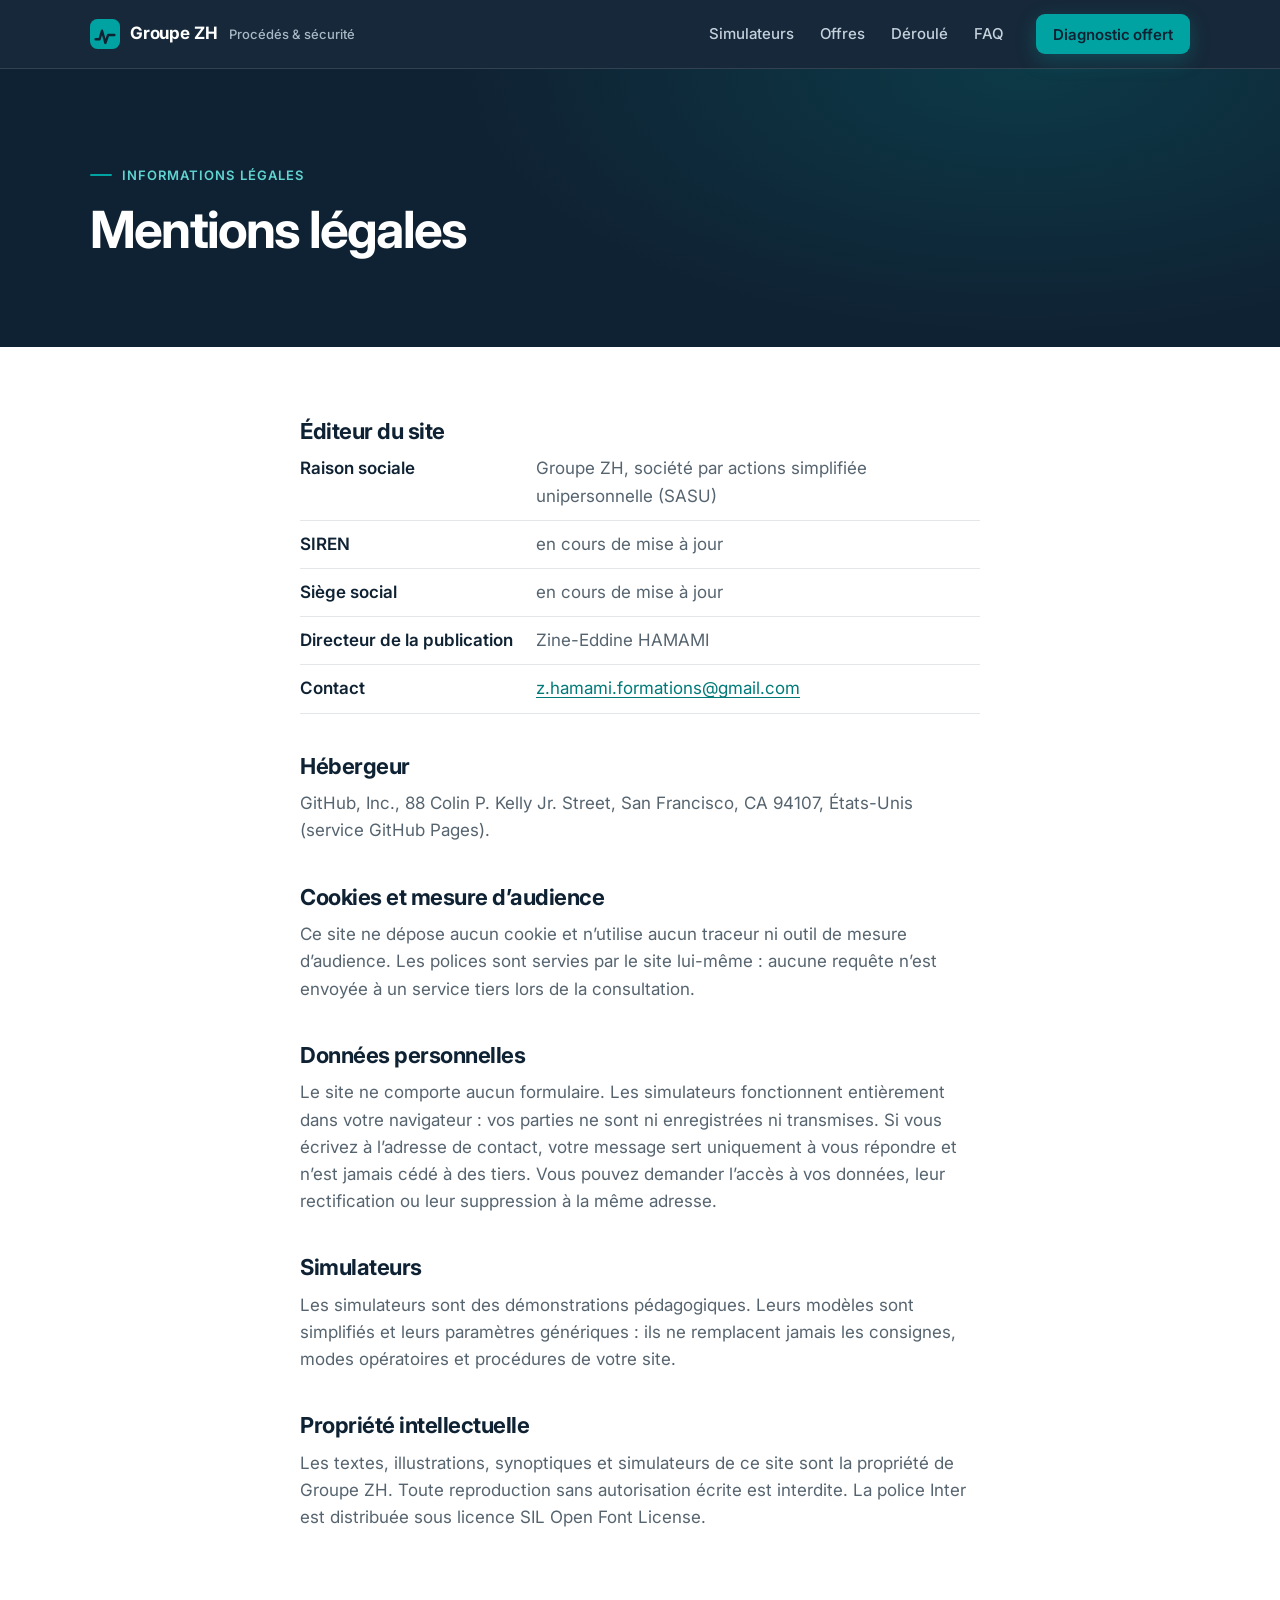
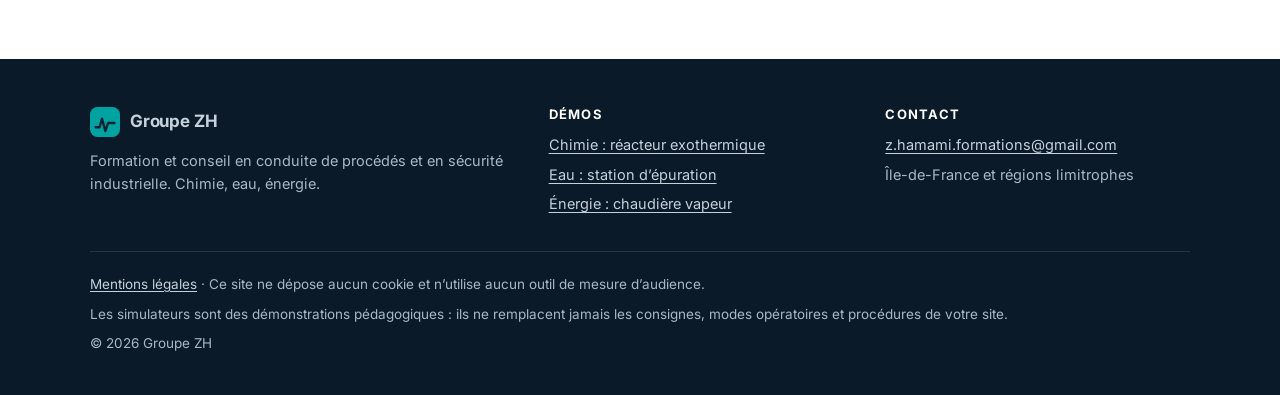
==== mentions-legales.html @ 595cc2f6 "Mise à jour du site 13/10/2026 14:14" ====
<!doctype html>
<html lang="fr">
<head>
<meta charset="utf-8">
<meta name="viewport" content="width=device-width, initial-scale=1">
<title>Mentions légales · Groupe ZH</title>
<meta name="description" content="Mentions légales du site Groupe ZH : éditeur, directeur de la publication, hébergeur, données personnelles et cookies.">
<meta name="theme-color" content="#0f2233">
<link rel="canonical" href="https://zineddinehamami-byte.github.io/groupe-zh/mentions-legales.html">
<link rel="icon" href="assets/favicon.svg" type="image/svg+xml">
<link rel="stylesheet" href="assets/site.css">
</head>
<body>
<a class="skip" href="#contenu">Aller au contenu</a>

<header class="site-header">
  <div class="wrap">
    <a class="brand" href="index.html" data-keep-src aria-label="Groupe ZH, accueil">
      <svg viewBox="0 0 32 32" aria-hidden="true"><rect width="32" height="32" rx="8" fill="#00a3a1"/><path d="M6 21.5h4.2l2.6-9 3.6 13 3-8.5h6.6" fill="none" stroke="#0f2233" stroke-width="2.6" stroke-linecap="round" stroke-linejoin="round"/></svg>
      Groupe ZH <small>Procédés &amp; sécurité</small>
    </a>
    <nav class="nav" aria-label="Navigation principale">
      <a href="simulateurs.html" data-keep-src>Simulateurs</a>
      <a href="index.html#offres" data-keep-src>Offres</a>
      <a href="index.html#deroule" data-keep-src>Déroulé</a>
      <a href="index.html#faq" data-keep-src>FAQ</a>
    </nav>
    <a class="btn btn-primary btn-sm" href="mailto:z.hamami.formations@gmail.com?subject=Diagnostic%20offert" data-mailto>Diagnostic offert</a>
  </div>
</header>

<main id="contenu">
<section class="page-hero" aria-labelledby="titre">
  <div class="wrap">
    <p class="eyebrow">Informations légales</p>
    <h1 id="titre">Mentions légales</h1>
  </div>
</section>

<section class="section tight">
  <div class="wrap prose">
    <h2>Éditeur du site</h2>
    <dl>
      <div><dt>Raison sociale</dt><dd>Groupe ZH, société par actions simplifiée unipersonnelle (SASU)</dd></div>
      <div><dt>SIREN</dt><dd>en cours de mise à jour</dd></div>
      <div><dt>Siège social</dt><dd>en cours de mise à jour</dd></div>
      <div><dt>Directeur de la publication</dt><dd>Zine-Eddine HAMAMI</dd></div>
      <div><dt>Contact</dt><dd><a href="mailto:z.hamami.formations@gmail.com">z.hamami.formations@gmail.com</a></dd></div>
    </dl>

    <h2>Hébergeur</h2>
    <p>GitHub, Inc., 88 Colin P. Kelly Jr. Street, San Francisco, CA 94107, États-Unis (service GitHub Pages).</p>

    <h2>Cookies et mesure d’audience</h2>
    <p>Ce site ne dépose aucun cookie et n’utilise aucun traceur ni outil de mesure d’audience. Les polices sont servies par le site lui-même : aucune requête n’est envoyée à un service tiers lors de la consultation.</p>

    <h2>Données personnelles</h2>
    <p>Le site ne comporte aucun formulaire. Les simulateurs fonctionnent entièrement dans votre navigateur : vos parties ne sont ni enregistrées ni transmises. Si vous écrivez à l’adresse de contact, votre message sert uniquement à vous répondre et n’est jamais cédé à des tiers. Vous pouvez demander l’accès à vos données, leur rectification ou leur suppression à la même adresse.</p>

    <h2>Simulateurs</h2>
    <p>Les simulateurs sont des démonstrations pédagogiques. Leurs modèles sont simplifiés et leurs paramètres génériques : ils ne remplacent jamais les consignes, modes opératoires et procédures de votre site.</p>

    <h2>Propriété intellectuelle</h2>
    <p>Les textes, illustrations, synoptiques et simulateurs de ce site sont la propriété de Groupe ZH. Toute reproduction sans autorisation écrite est interdite. La police Inter est distribuée sous licence SIL Open Font License.</p>
  </div>
</section>
</main>

<footer class="site-footer">
  <div class="wrap">
    <div class="cols">
      <div>
        <a class="brand" href="index.html" data-keep-src>
          <svg viewBox="0 0 32 32" aria-hidden="true"><rect width="32" height="32" rx="8" fill="#00a3a1"/><path d="M6 21.5h4.2l2.6-9 3.6 13 3-8.5h6.6" fill="none" stroke="#0f2233" stroke-width="2.6" stroke-linecap="round" stroke-linejoin="round"/></svg>
          Groupe ZH
        </a>
        <p>Formation et conseil en conduite de procédés et en sécurité industrielle. Chimie, eau, énergie.</p>
      </div>
      <div>
        <h2>Démos</h2>
        <ul>
          <li><a href="demo.html" data-keep-src>Chimie : réacteur exothermique</a></li>
          <li><a href="demo-eau.html" data-keep-src>Eau : station d’épuration</a></li>
          <li><a href="demo-energie.html" data-keep-src>Énergie : chaudière vapeur</a></li>
        </ul>
      </div>
      <div>
        <h2>Contact</h2>
        <ul>
          <li><a href="mailto:z.hamami.formations@gmail.com?subject=Diagnostic%20offert" data-mailto>z.hamami.formations@gmail.com</a></li>
          <li>Île-de-France et régions limitrophes</li>
        </ul>
      </div>
    </div>
    <div class="legal">
      <p><a href="mentions-legales.html">Mentions légales</a> · Ce site ne dépose aucun cookie et n’utilise aucun outil de mesure d’audience.</p>
      <p>Les simulateurs sont des démonstrations pédagogiques : ils ne remplacent jamais les consignes, modes opératoires et procédures de votre site.</p>
      <p>© 2026 Groupe ZH</p>
    </div>
  </div>
</footer>

<script src="assets/site.js" defer></script>
</body>
</html>
---- assets/site.css ----
/* Police Inter (SIL Open Font License), servie localement : aucun appel à un service tiers. */
@font-face { font-family: "Inter"; font-style: normal; font-weight: 100 900; font-display: swap; src: url("fonts/inter-latin.woff2") format("woff2"); }

/* =========================================================================
   Groupe ZH — feuille de style du site vitrine (index.html, simulateurs.html)
   Aucune dépendance réseau : Inter si installée, sinon police système.
   Contrastes vérifiés (WCAG 2.1 AA) — voir le commentaire de chaque jeton.
   ========================================================================= */

:root {
  /* Marque */
  --navy: #0f2233;          /* fond sombre principal */
  --navy-2: #13293d;        /* surfaces sur fond sombre */
  --navy-3: #0b1a28;        /* pied de page */
  --teal: #00a3a1;          /* accent : fonds de bouton, filets (texte navy dessus : 5,2:1) */
  --teal-ink: #007a78;      /* sarcelle pour texte sur blanc : 5,2:1 */
  --teal-light: #5fd4d1;    /* sarcelle pour texte sur navy : 9,1:1 */

  /* Texte et surfaces claires */
  --ink: #0f2233;           /* titres sur clair : 16:1 */
  --body: #3d4b57;          /* texte courant sur blanc : 9:1 */
  --muted: #56646f;         /* texte secondaire sur blanc 6,1:1, sur --soft 5,6:1 */
  --line: #e2e7eb;
  --soft: #f4f6f8;
  --white: #ffffff;

  /* Texte sur fond sombre */
  --on-dark: #ffffff;
  --on-dark-2: #c5d1dc;     /* 10,4:1 sur navy */
  --on-dark-3: #a9b8c6;     /* 8:1 sur navy */
  --line-dark: rgba(255, 255, 255, .12);

  /* Synoptique ISA-101 (jetons du cahier des charges) */
  --hmi-bg: #d9dbdc;
  --hmi-eq: #8a9096;
  --hmi-line: #5f666d;
  --hmi-text: #1d2329;      /* 11,4:1 sur gris procédé */
  --hmi-label: #4a5259;     /* 5,7:1 sur gris procédé */
  --hmi-alarm: #d0021b;     /* texte blanc dessus : 5,7:1 */
  --hmi-warn: #f5a623;
  --hmi-info: #2f6fdf;

  --font: "Inter", "InterVariable", system-ui, -apple-system, "Segoe UI", Roboto, "Helvetica Neue", Arial, sans-serif;
  --mono: "JetBrains Mono", ui-monospace, "SF Mono", Menlo, Consolas, monospace;

  --radius: 14px;
  --radius-sm: 9px;
  --shadow: 0 1px 2px rgba(15, 34, 51, .06), 0 8px 24px rgba(15, 34, 51, .07);
  --shadow-lg: 0 2px 4px rgba(15, 34, 51, .08), 0 24px 60px rgba(15, 34, 51, .16);
  --wrap: 1180px;
  --gutter: clamp(16px, 4vw, 40px);
}

*, *::before, *::after { box-sizing: border-box; }
html { -webkit-text-size-adjust: 100%; scroll-behavior: smooth; scroll-padding-top: 80px; }
@media (prefers-reduced-motion: reduce) { html { scroll-behavior: auto; } }
body {
  margin: 0;
  font-family: var(--font);
  font-size: 1.0625rem;
  line-height: 1.6;
  color: var(--body);
  background: var(--white);
  font-feature-settings: "cv11", "ss01", "tnum" 0;
  -webkit-font-smoothing: antialiased;
  text-rendering: optimizeLegibility;
  overflow-x: hidden;
}
img, svg { max-width: 100%; display: block; }
a { color: var(--teal-ink); text-underline-offset: .18em; }
a:hover { text-decoration-thickness: 2px; }
h1, h2, h3, h4 { color: var(--ink); line-height: 1.12; letter-spacing: -.022em; margin: 0; font-weight: 700; }
p { margin: 0; }
ul, ol { margin: 0; padding: 0; }
:focus-visible { outline: 3px solid var(--teal); outline-offset: 3px; border-radius: 4px; }
.num { font-family: var(--mono); font-variant-numeric: tabular-nums; }

.sr-only { position: absolute !important; width: 1px; height: 1px; padding: 0; margin: -1px; overflow: hidden; clip: rect(0 0 0 0); white-space: nowrap; border: 0; }
.skip { position: absolute; left: 12px; top: -60px; z-index: 100; background: var(--teal); color: var(--navy); font-weight: 700; padding: 10px 16px; border-radius: 8px; text-decoration: none; }
.skip:focus { top: 12px; }

.wrap { width: 100%; max-width: var(--wrap); margin: 0 auto; padding: 0 var(--gutter); }

/* ---------- Boutons ---------- */
.btn {
  display: inline-flex; align-items: center; justify-content: center; gap: .55em;
  min-height: 48px; padding: 0 22px; border-radius: 10px;
  font: 600 1rem/1 var(--font); letter-spacing: -.005em; text-decoration: none;
  border: 1px solid transparent; cursor: pointer; white-space: nowrap;
  transition: transform .15s ease, background-color .15s ease, border-color .15s ease, box-shadow .15s ease;
}
.btn:hover { transform: translateY(-1px); text-decoration: none; }
.btn svg { width: 18px; height: 18px; flex: none; }
.btn-primary { background: var(--teal); color: var(--navy); box-shadow: 0 6px 20px rgba(0, 163, 161, .28); }
.btn-primary:hover { background: #12b3b1; }
.btn-ghost { background: rgba(255, 255, 255, .06); color: var(--on-dark); border-color: rgba(255, 255, 255, .22); }
.btn-ghost:hover { background: rgba(255, 255, 255, .12); border-color: rgba(255, 255, 255, .4); }
.btn-dark { background: var(--navy); color: #fff; }
.btn-dark:hover { background: #18324a; }
.btn-line { background: #fff; color: var(--ink); border-color: #cfd7de; }
.btn-line:hover { border-color: var(--ink); }
.btn-sm { min-height: 40px; padding: 0 16px; font-size: .9375rem; border-radius: 9px; }

/* ---------- En-tête ---------- */
.site-header {
  position: sticky; top: 0; z-index: 50;
  background: rgba(15, 34, 51, .97);
  -webkit-backdrop-filter: saturate(160%) blur(14px); backdrop-filter: saturate(160%) blur(14px);
  border-bottom: 1px solid var(--line-dark);
}
.site-header .wrap { display: flex; align-items: center; gap: 28px; height: 68px; }
.brand { display: inline-flex; align-items: center; gap: 10px; color: #fff; text-decoration: none; font-weight: 700; font-size: 1.0625rem; letter-spacing: -.01em; }
.brand svg { width: 30px; height: 30px; }
.brand small { font-weight: 500; color: var(--on-dark-3); font-size: .8125rem; letter-spacing: 0; margin-left: 2px; }
.nav { display: flex; gap: 26px; margin-left: auto; }
.nav a { color: var(--on-dark-2); text-decoration: none; font-size: .9375rem; font-weight: 500; }
.nav a:hover, .nav a[aria-current="page"] { color: #fff; }
.site-header .btn { margin-left: 4px; }
@media (max-width: 880px) {
  .nav { display: none; }
  .site-header .btn { margin-left: auto; }
  .brand small { display: none; }
}

/* ---------- Héros ---------- */
.hero {
  position: relative; overflow: hidden;
  background:
    radial-gradient(900px 480px at 78% 30%, rgba(0, 163, 161, .18), transparent 65%),
    radial-gradient(700px 400px at 0% 100%, rgba(47, 111, 223, .10), transparent 70%),
    var(--navy);
  color: var(--on-dark-2);
  padding: clamp(48px, 8vw, 104px) 0 clamp(56px, 8vw, 112px);
}
.hero::before { /* trame discrète type papier millimétré */
  content: ""; position: absolute; inset: 0; pointer-events: none;
  background-image: linear-gradient(rgba(255,255,255,.035) 1px, transparent 1px), linear-gradient(90deg, rgba(255,255,255,.035) 1px, transparent 1px);
  background-size: 48px 48px;
  -webkit-mask-image: linear-gradient(180deg, #000 0%, transparent 90%); mask-image: linear-gradient(180deg, #000 0%, transparent 90%);
}
.hero .wrap { position: relative; display: grid; grid-template-columns: minmax(0, 1fr) minmax(0, 1.08fr); gap: clamp(32px, 5vw, 72px); align-items: center; }
.eyebrow {
  display: inline-flex; align-items: center; gap: 10px;
  font-size: .8125rem; font-weight: 600; letter-spacing: .08em; text-transform: uppercase; color: var(--teal-light);
}
.eyebrow::before { content: ""; width: 22px; height: 2px; background: var(--teal); border-radius: 2px; }
.hero h1 { color: #fff; font-size: clamp(2.1rem, 4.2vw, 3.3rem); letter-spacing: -.035em; line-height: 1.04; margin: 18px 0 22px; font-weight: 750; }
.hero h1 em { font-style: normal; color: var(--teal-light); }
.hero .lead { font-size: clamp(1.0625rem, 1.4vw, 1.1875rem); color: var(--on-dark-2); max-width: 34em; }
.hero .actions { display: flex; flex-wrap: wrap; gap: 12px; margin-top: 32px; }
.hero .proof { display: flex; flex-wrap: wrap; gap: 8px 22px; margin-top: 30px; list-style: none; font-size: .9063rem; color: var(--on-dark-3); }
.hero .proof li { display: inline-flex; align-items: center; gap: 8px; }
.hero .proof svg { width: 16px; height: 16px; color: var(--teal-light); flex: none; }
@media (max-width: 960px) {
  .hero .wrap { grid-template-columns: 1fr; }
}
@media (max-width: 480px) {
  .hero .actions .btn { width: 100%; }
}

/* Fenêtre « poste de conduite » qui contient le synoptique */
.console {
  background: #1b2a38; border-radius: 16px; padding: 0;
  box-shadow: 0 0 0 1px rgba(255,255,255,.08), 0 30px 80px rgba(0,0,0,.45), 0 0 120px rgba(0,163,161,.10);
  overflow: hidden;
}
.console-bar {
  display: flex; align-items: center; gap: 12px; height: 40px; padding: 0 14px;
  background: #0f2233; border-bottom: 1px solid rgba(255,255,255,.08);
  font-size: .78rem; color: var(--on-dark-3); font-weight: 500;
}
.console-bar .dots { display: flex; gap: 6px; }
.console-bar .dots i { width: 9px; height: 9px; border-radius: 50%; background: rgba(255,255,255,.18); }
.console-bar .title { color: #fff; font-weight: 600; letter-spacing: .01em; white-space: nowrap; overflow: hidden; text-overflow: ellipsis; min-width: 0; }
.console-bar .dots, .console-bar .speed, .console-bar .clock { flex: none; }
.console-bar .clock { margin-left: auto; font-family: var(--mono); font-variant-numeric: tabular-nums; color: var(--on-dark-2); }
.console-bar .speed { font-family: var(--mono); border: 1px solid rgba(255,255,255,.18); border-radius: 5px; padding: 1px 6px; color: var(--on-dark-2); }
.console svg.synoptic { width: 100%; height: auto; background: var(--hmi-bg); }
.console-foot { display: flex; justify-content: space-between; gap: 12px; padding: 9px 14px; font-size: .75rem; color: var(--on-dark-3); background: #0f2233; }

/* Éléments animés du synoptique */
.flow { stroke-dasharray: 6 8; animation: flow 1.1s linear infinite; }
.flow.fast { animation-duration: .45s; }
@keyframes flow { to { stroke-dashoffset: -14; } }
.impeller { transform-box: fill-box; transform-origin: center; animation: spin 1.2s linear infinite; }
@keyframes spin { 0% { transform: scaleX(1); } 25% { transform: scaleX(.1); } 50% { transform: scaleX(-1); } 75% { transform: scaleX(-.1); } 100% { transform: scaleX(1); } }
.blink { animation: blink 1s steps(2, start) infinite; }
@keyframes blink { 50% { opacity: .25; } }
@media (prefers-reduced-motion: reduce) {
  .flow, .impeller, .blink { animation: none !important; }
}

/* ---------- Sections ---------- */
.section { padding: clamp(64px, 9vw, 120px) 0; }
.section.soft { background: var(--soft); }
.section.tight { padding-top: clamp(40px, 6vw, 72px); }
.section-head { max-width: 760px; margin-bottom: clamp(32px, 5vw, 56px); }
.section-head .kicker { font-size: .8125rem; font-weight: 700; letter-spacing: .1em; text-transform: uppercase; color: var(--teal-ink); }
.section-head h2 { font-size: clamp(1.75rem, 3.2vw, 2.625rem); margin: 12px 0 14px; letter-spacing: -.03em; }
.section-head p { font-size: 1.125rem; color: var(--muted); }
.center { text-align: center; margin-left: auto; margin-right: auto; }

/* ---------- Démos ---------- */
.demos { display: grid; grid-template-columns: repeat(3, minmax(0, 1fr)); gap: 20px; }
.demo-card {
  position: relative; display: flex; flex-direction: column;
  background: #fff; border: 1px solid var(--line); border-radius: var(--radius);
  overflow: hidden; box-shadow: var(--shadow); transition: transform .2s ease, box-shadow .2s ease, border-color .2s ease;
}
.demo-card:hover { transform: translateY(-3px); box-shadow: var(--shadow-lg); border-color: #cdd6dd; }
.demo-card .preview { background: var(--hmi-bg); border-bottom: 1px solid var(--line); }
.demo-card .preview svg { width: 100%; height: auto; }
.demo-card .body { padding: 22px 22px 24px; display: flex; flex-direction: column; gap: 10px; flex: 1; }
.tag { display: inline-flex; align-items: center; gap: 7px; font-size: .75rem; font-weight: 700; letter-spacing: .08em; text-transform: uppercase; color: var(--muted); }
.tag::before { content: ""; width: 8px; height: 8px; border-radius: 2px; background: var(--teal); }
.demo-card h3 { font-size: 1.25rem; }
.demo-card p { color: var(--muted); font-size: .98rem; }
.demo-card .go { margin-top: auto; padding-top: 8px; font-weight: 600; color: var(--teal-ink); text-decoration: none; display: inline-flex; align-items: center; gap: 6px; }
.demo-card .go::after { content: ""; position: absolute; inset: 0; } /* carte entièrement cliquable */
.demo-card .go svg { width: 16px; height: 16px; transition: transform .2s ease; }
.demo-card:hover .go svg { transform: translateX(3px); }
.meta { display: flex; flex-wrap: wrap; gap: 6px 16px; font-size: .875rem; color: var(--muted); }
.meta span { display: inline-flex; align-items: center; gap: 6px; }
.meta svg { width: 15px; height: 15px; }
@media (max-width: 900px) { .demos { grid-template-columns: 1fr; } }

/* ---------- Le chaînon manquant ---------- */
.gap-grid { display: grid; grid-template-columns: 1fr 1.18fr 1fr; gap: 18px; align-items: stretch; }
.gap-col { border: 1px solid var(--line); border-radius: var(--radius); padding: 28px 26px; background: #fff; display: flex; flex-direction: column; }
.gap-col h3 { font-size: 1.125rem; }
.gap-col .price { font-size: clamp(1.6rem, 2.6vw, 2.1rem); font-weight: 750; color: var(--ink); letter-spacing: -.03em; margin: 14px 0 2px; line-height: 1.1; }
.gap-col .price sup { font-size: .5em; font-weight: 600; color: var(--teal-ink); margin-left: 2px; }
.gap-col .price-note { font-size: .875rem; color: var(--muted); }
.gap-col dl { margin: 20px 0 0; display: grid; gap: 12px; }
.gap-col dt { font-size: .75rem; font-weight: 700; letter-spacing: .08em; text-transform: uppercase; color: var(--muted); }
.gap-col dd { margin: 2px 0 0; color: var(--body); font-size: .98rem; }
.gap-col.side { background: var(--soft); border-color: transparent; }
.gap-col.zh {
  background: var(--navy); border-color: var(--navy); color: var(--on-dark-2);
  box-shadow: var(--shadow-lg); position: relative;
}
.gap-col.zh::before { content: ""; position: absolute; inset: 0 0 auto 0; height: 3px; background: var(--teal); border-radius: var(--radius) var(--radius) 0 0; }
.gap-col.zh h3, .gap-col.zh .price { color: #fff; }
.gap-col.zh .price sup { color: var(--teal-light); }
.gap-col.zh .price-note, .gap-col.zh dt { color: var(--on-dark-3); }
.gap-col.zh dd { color: var(--on-dark-2); }
.gap-col.zh .btn { margin-top: 24px; align-self: flex-start; }
.gap-label { font-size: .75rem; font-weight: 700; letter-spacing: .08em; text-transform: uppercase; color: var(--muted); margin-bottom: 8px; }
.gap-col.zh .gap-label { color: var(--teal-light); }
.sources { margin-top: 22px; font-size: .8125rem; color: var(--muted); display: grid; gap: 4px; }
.sources a { color: var(--muted); }
@media (max-width: 960px) {
  .gap-grid { grid-template-columns: 1fr; }
  .gap-col.zh { order: -1; }
}

/* ---------- Offres ---------- */
.offers { display: grid; grid-template-columns: repeat(6, minmax(0, 1fr)); gap: 18px; }
.offer { grid-column: span 2; background: #fff; border: 1px solid var(--line); border-radius: var(--radius); padding: 28px 26px; display: flex; flex-direction: column; gap: 12px; }
.offer.wide { grid-column: span 3; }
.offer.featured { border-color: var(--teal); box-shadow: 0 0 0 1px var(--teal), var(--shadow); }
.offer h3 { font-size: 1.1875rem; }
.offer .who { font-size: .9375rem; color: var(--muted); }
.offer .amount { display: flex; align-items: baseline; gap: 8px; flex-wrap: wrap; margin-top: 2px; }
.offer .amount .from { font-size: .8125rem; color: var(--muted); font-weight: 600; }
.offer .amount strong { font-size: 1.75rem; color: var(--ink); letter-spacing: -.03em; font-weight: 750; }
.offer .amount .unit { font-size: .875rem; color: var(--muted); }
.offer ul { list-style: none; display: grid; gap: 8px; margin-top: 4px; }
.offer li { position: relative; padding-left: 26px; font-size: .97rem; }
.offer li::before {
  content: ""; position: absolute; left: 0; top: .32em; width: 16px; height: 16px; border-radius: 50%;
  background: rgba(0, 163, 161, .14) url("data:image/svg+xml,%3Csvg xmlns='http://www.w3.org/2000/svg' viewBox='0 0 16 16'%3E%3Cpath d='M4.5 8.2l2.2 2.2 4.8-4.8' fill='none' stroke='%23007a78' stroke-width='1.8' stroke-linecap='round' stroke-linejoin='round'/%3E%3C/svg%3E") center/16px no-repeat;
}
.badge { align-self: flex-start; font-size: .75rem; font-weight: 700; letter-spacing: .04em; color: var(--navy); background: var(--teal); padding: 4px 10px; border-radius: 999px; }
.badge.soft { background: rgba(0, 163, 161, .12); color: var(--teal-ink); }
.offer .btn { margin-top: auto; align-self: flex-start; }
.offer.free { background: var(--navy); border-color: var(--navy); color: var(--on-dark-2); }
.offer.free h3, .offer.free .amount strong { color: #fff; }
.offer.free .who, .offer.free .amount .unit { color: var(--on-dark-3); }
.fine { font-size: .8125rem; color: var(--muted); margin-top: 20px; }
@media (max-width: 1000px) {
  .offers { grid-template-columns: 1fr 1fr; }
  .offer, .offer.wide { grid-column: span 1; }
  .offer.free { grid-column: 1 / -1; }
}
@media (max-width: 640px) { .offers { grid-template-columns: 1fr; } }

/* ---------- Déroulé ---------- */
.steps { list-style: none; display: grid; grid-template-columns: repeat(4, minmax(0, 1fr)); gap: 0; counter-reset: step; position: relative; }
.step { position: relative; padding: 0 22px 0 0; }
.step .n {
  width: 44px; height: 44px; border-radius: 12px; display: grid; place-items: center;
  background: var(--navy); color: #fff; font: 700 1rem var(--mono); position: relative; z-index: 1;
}
.step:first-child .n { background: var(--teal); color: var(--navy); }
.step::before { content: ""; position: absolute; top: 22px; left: 44px; right: 0; height: 2px; background: repeating-linear-gradient(90deg, #c6d0d8 0 6px, transparent 6px 12px); }
.step:last-child::before { display: none; }
.step h3 { font-size: 1.125rem; margin: 20px 0 8px; }
.step p { font-size: .97rem; color: var(--muted); }
.step .when { display: inline-block; margin-top: 12px; font-size: .8125rem; font-weight: 600; color: var(--teal-ink); }
@media (max-width: 900px) {
  .steps { grid-template-columns: 1fr; gap: 28px; }
  .step { padding: 0 0 0 64px; }
  .step .n { position: absolute; left: 0; top: 0; }
  .step h3 { margin-top: 8px; }
  .step::before { top: 52px; bottom: -24px; left: 21px; right: auto; width: 2px; height: auto; background: repeating-linear-gradient(180deg, #c6d0d8 0 6px, transparent 6px 12px); }
}

/* ---------- Zone + formateur ---------- */
.duo { display: grid; grid-template-columns: 1fr 1fr; gap: 20px; }
.panel { border: 1px solid var(--line); border-radius: var(--radius); padding: clamp(24px, 3.4vw, 40px); background: #fff; }
.panel h2 { font-size: clamp(1.5rem, 2.4vw, 1.875rem); margin: 10px 0 14px; }
.panel .kicker { font-size: .8125rem; font-weight: 700; letter-spacing: .1em; text-transform: uppercase; color: var(--teal-ink); }
.panel p { color: var(--body); }
.panel p + p { margin-top: 12px; }
.zone-map { margin: 22px 0 6px; }
.zone-map svg { width: 100%; height: auto; }
.chips { list-style: none; display: flex; flex-wrap: wrap; gap: 8px; margin-top: 14px; }
.chips li { font-size: .875rem; font-weight: 500; padding: 6px 12px; border-radius: 999px; background: var(--soft); color: var(--ink); border: 1px solid var(--line); }
.chips li.main { background: var(--navy); color: #fff; border-color: var(--navy); }
.facts { list-style: none; display: grid; gap: 14px; margin-top: 18px; }
.facts li { display: grid; grid-template-columns: 26px 1fr; gap: 10px; align-items: start; }
.facts svg { width: 22px; height: 22px; color: var(--teal-ink); margin-top: 2px; }
.person { display: flex; align-items: center; gap: 16px; margin-top: 6px; }
.monogram { width: 56px; height: 56px; border-radius: 14px; background: var(--navy); color: #fff; display: grid; place-items: center; font-weight: 700; letter-spacing: .02em; flex: none; }
.person strong { display: block; color: var(--ink); font-size: 1.0625rem; }
.person span { font-size: .9375rem; color: var(--muted); }
@media (max-width: 900px) { .duo { grid-template-columns: 1fr; } }

/* ---------- FAQ ---------- */
.faq { max-width: 860px; margin: 0 auto; border-top: 1px solid var(--line); }
.faq details { border-bottom: 1px solid var(--line); }
.faq summary {
  list-style: none; cursor: pointer; display: flex; justify-content: space-between; align-items: center; gap: 20px;
  padding: 22px 4px; font-size: 1.125rem; font-weight: 600; color: var(--ink);
}
.faq summary::-webkit-details-marker { display: none; }
.faq summary::after {
  content: ""; flex: none; width: 28px; height: 28px; border-radius: 8px; background: var(--soft)
    url("data:image/svg+xml,%3Csvg xmlns='http://www.w3.org/2000/svg' viewBox='0 0 16 16'%3E%3Cpath d='M8 3.5v9M3.5 8h9' stroke='%230f2233' stroke-width='1.6' stroke-linecap='round'/%3E%3C/svg%3E") center/14px no-repeat;
  transition: transform .2s ease;
}
.faq details[open] summary::after { transform: rotate(45deg); }
.faq .answer { padding: 0 4px 24px; color: var(--body); max-width: 70ch; }
.faq .answer p + p { margin-top: 10px; }

/* ---------- Appel final ---------- */
.cta {
  background:
    radial-gradient(700px 360px at 85% 0%, rgba(0, 163, 161, .22), transparent 70%),
    var(--navy);
  color: var(--on-dark-2); padding: clamp(64px, 9vw, 112px) 0;
}
.cta .wrap { display: grid; grid-template-columns: 1.3fr 1fr; gap: 40px; align-items: center; }
.cta h2 { color: #fff; font-size: clamp(1.9rem, 3.6vw, 3rem); letter-spacing: -.035em; }
.cta p { margin-top: 16px; font-size: 1.125rem; max-width: 34em; }
.cta .box { background: var(--navy-2); border: 1px solid var(--line-dark); border-radius: var(--radius); padding: 28px; }
.cta .box ul { list-style: none; display: grid; gap: 10px; margin-bottom: 22px; }
.cta .box li { display: flex; gap: 10px; align-items: flex-start; }
.cta .box li svg { width: 18px; height: 18px; color: var(--teal-light); margin-top: 4px; flex: none; }
.cta .box .btn { width: 100%; }
.cta .mail { margin-top: 14px; font-size: .9375rem; color: var(--on-dark-3); text-align: center; overflow-wrap: anywhere; }
.cta .mail a { color: var(--teal-light); }
@media (max-width: 900px) { .cta .wrap { grid-template-columns: 1fr; } }

/* ---------- Pied de page ---------- */
.site-footer { background: var(--navy-3); color: var(--on-dark-3); padding: 48px 0 40px; font-size: .9063rem; }
.site-footer .cols { display: grid; grid-template-columns: 1.4fr 1fr 1fr; gap: 32px; }
.site-footer h2 { color: #fff; font-size: .8125rem; letter-spacing: .1em; text-transform: uppercase; margin-bottom: 12px; }
.site-footer ul { list-style: none; display: grid; gap: 6px; }
.site-footer a { color: var(--on-dark-2); }
.site-footer .legal { margin-top: 36px; padding-top: 22px; border-top: 1px solid var(--line-dark); display: grid; gap: 8px; font-size: .8438rem; }
.site-footer .brand { margin-bottom: 12px; }
@media (max-width: 800px) { .site-footer .cols { grid-template-columns: 1fr; } }

/* Bandeau de mention pédagogique */
.notice { background: #eef7f7; color: #0d4f4e; font-size: .875rem; text-align: center; padding: 10px 16px; border-bottom: 1px solid #d3ebea; }

/* ---------- Hub simulateurs ---------- */
.page-hero { background: radial-gradient(800px 380px at 80% 0%, rgba(0, 163, 161, .18), transparent 70%), var(--navy); color: var(--on-dark-2); padding: clamp(48px, 7vw, 88px) 0 clamp(44px, 6vw, 72px); }
.page-hero h1 { color: #fff; font-size: clamp(2rem, 4vw, 3.25rem); letter-spacing: -.035em; margin: 16px 0 16px; max-width: 18em; }
.page-hero .lead { font-size: 1.125rem; max-width: 40em; }
.how { list-style: none; display: grid; grid-template-columns: repeat(4, minmax(0, 1fr)); gap: 14px; margin-top: 36px; }
.how li { background: rgba(255,255,255,.05); border: 1px solid var(--line-dark); border-radius: 12px; padding: 16px 18px; }
.how b { display: block; color: #fff; font-size: .98rem; margin-bottom: 4px; }
.how span { font-size: .9063rem; color: var(--on-dark-3); }
@media (max-width: 900px) { .how { grid-template-columns: 1fr 1fr; } }
@media (max-width: 520px) { .how { grid-template-columns: 1fr; } }

.sim { display: grid; grid-template-columns: minmax(0, 1.05fr) minmax(0, 1fr); gap: 0; border: 1px solid var(--line); border-radius: 18px; overflow: hidden; background: #fff; box-shadow: var(--shadow); }
.sim + .sim { margin-top: 28px; }
.sim .visual { background: var(--hmi-bg); display: flex; align-items: center; justify-content: center; border-right: 1px solid var(--line); min-height: 100%; }
.sim .visual svg { width: 100%; height: auto; }
.sim .content { padding: clamp(24px, 3.4vw, 40px); display: flex; flex-direction: column; gap: 14px; }
.sim h2 { font-size: clamp(1.5rem, 2.4vw, 2rem); letter-spacing: -.03em; }
.sim .pitch { color: var(--body); font-size: 1.0313rem; }
.sim h3 { font-size: .8125rem; letter-spacing: .1em; text-transform: uppercase; color: var(--muted); margin-top: 6px; }
.scenarios { list-style: none; display: grid; gap: 8px; counter-reset: sc; }
.scenarios li { counter-increment: sc; display: grid; grid-template-columns: 30px 1fr; gap: 10px; align-items: start; font-size: .98rem; }
.scenarios li::before { content: counter(sc); width: 26px; height: 26px; border-radius: 7px; background: var(--soft); border: 1px solid var(--line); color: var(--ink); font: 700 .8125rem/24px var(--mono); text-align: center; }
.scenarios li b { color: var(--ink); }
.skills { list-style: none; display: flex; flex-wrap: wrap; gap: 8px; }
.skills li { font-size: .8438rem; font-weight: 500; padding: 5px 11px; border-radius: 999px; background: rgba(0, 163, 161, .1); color: #0d5554; }
.sim .foot { display: flex; flex-wrap: wrap; align-items: center; gap: 14px 22px; margin-top: auto; padding-top: 10px; }
.sim:nth-of-type(even) .visual { order: 2; border-right: 0; border-left: 1px solid var(--line); }
@media (max-width: 900px) {
  .sim { grid-template-columns: 1fr; }
  .sim .visual, .sim:nth-of-type(even) .visual { order: 0; border: 0; border-bottom: 1px solid var(--line); }
}
@media (max-width: 480px) { .sim .foot .btn { width: 100%; } }

/* Impression : sobre et lisible */
@media print {
  .site-header, .hero .actions, .cta .box .btn, .skip { display: none !important; }
  .hero, .cta, .page-hero, .site-footer { background: #fff !important; color: #000 !important; }
  .hero h1, .cta h2, .page-hero h1 { color: #000 !important; }
}
@media (max-width: 480px) { .zone-map { display: none; } }

/* ---------- Pages de texte (mentions légales) et 404 ---------- */
.prose { max-width: 760px; }
.prose h2 { font-size: 1.375rem; margin: 40px 0 12px; }
.prose h2:first-child { margin-top: 0; }
.prose p { color: var(--muted); margin: 0 0 12px; }
.prose dl { margin: 0; display: grid; gap: 10px; }
.prose dl div { display: grid; grid-template-columns: 220px 1fr; gap: 16px; padding-bottom: 10px; border-bottom: 1px solid #e3e7ea; }
.prose dt { font-weight: 600; color: var(--ink); }
.prose dd { margin: 0; color: var(--muted); }
@media (max-width: 600px) { .prose dl div { grid-template-columns: 1fr; gap: 2px; } }
.actions-404 { display: flex; flex-wrap: wrap; gap: 12px; margin-top: 28px; }
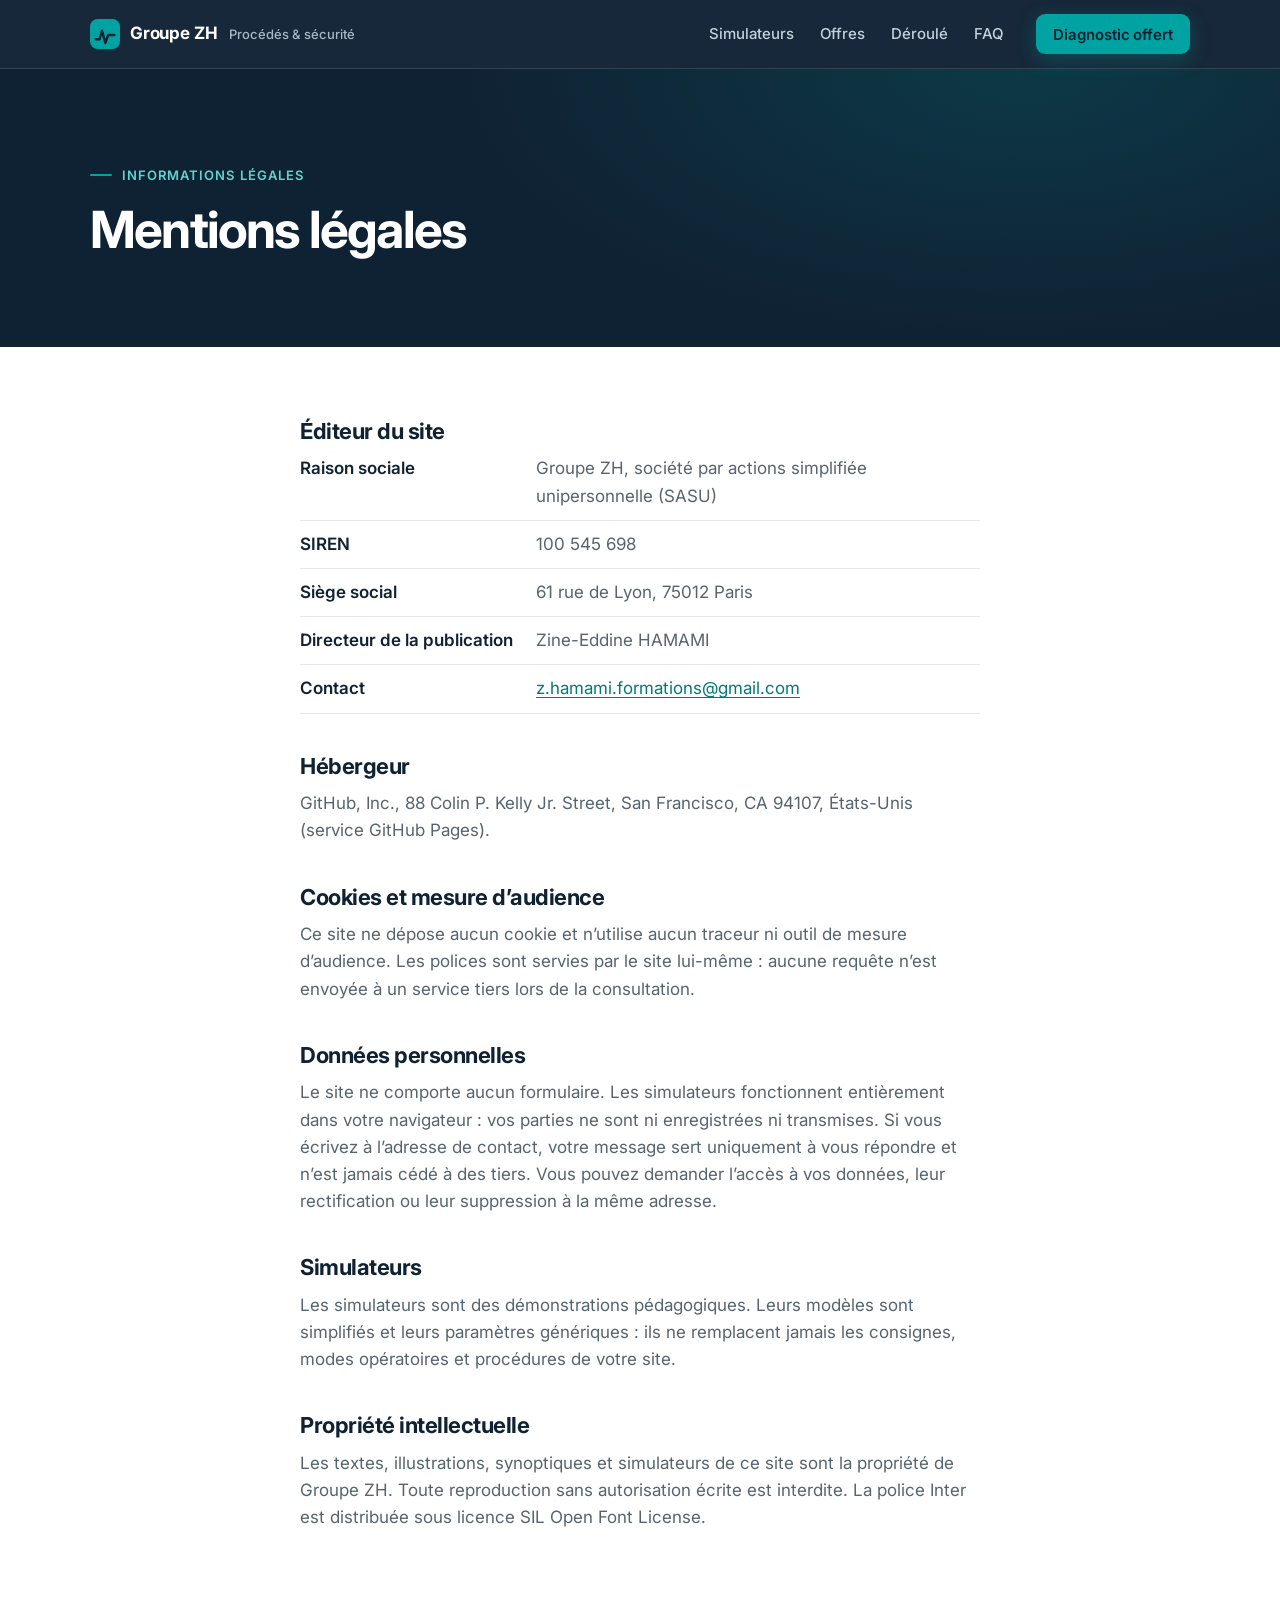
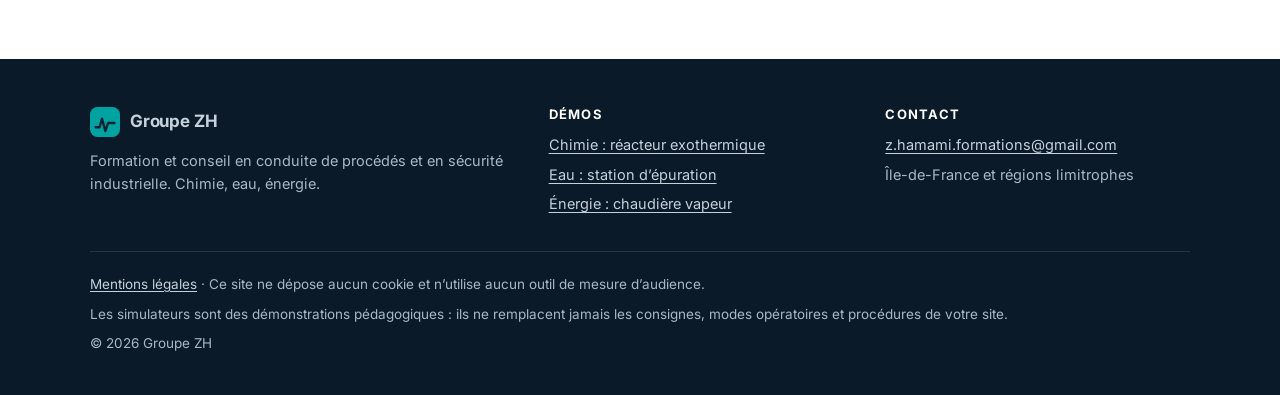
==== commit d8c38da1: "Mise à jour du site 13/10/2026 14:38" ====
--- a/mentions-legales.html
+++ b/mentions-legales.html
@@ -42,8 +42,8 @@
     <h2>Éditeur du site</h2>
     <dl>
       <div><dt>Raison sociale</dt><dd>Groupe ZH, société par actions simplifiée unipersonnelle (SASU)</dd></div>
-      <div><dt>SIREN</dt><dd>en cours de mise à jour</dd></div>
-      <div><dt>Siège social</dt><dd>en cours de mise à jour</dd></div>
+      <div><dt>SIREN</dt><dd>100 545 698</dd></div>
+      <div><dt>Siège social</dt><dd>61 rue de Lyon, 75012 Paris</dd></div>
       <div><dt>Directeur de la publication</dt><dd>Zine-Eddine HAMAMI</dd></div>
       <div><dt>Contact</dt><dd><a href="mailto:z.hamami.formations@gmail.com">z.hamami.formations@gmail.com</a></dd></div>
     </dl>
